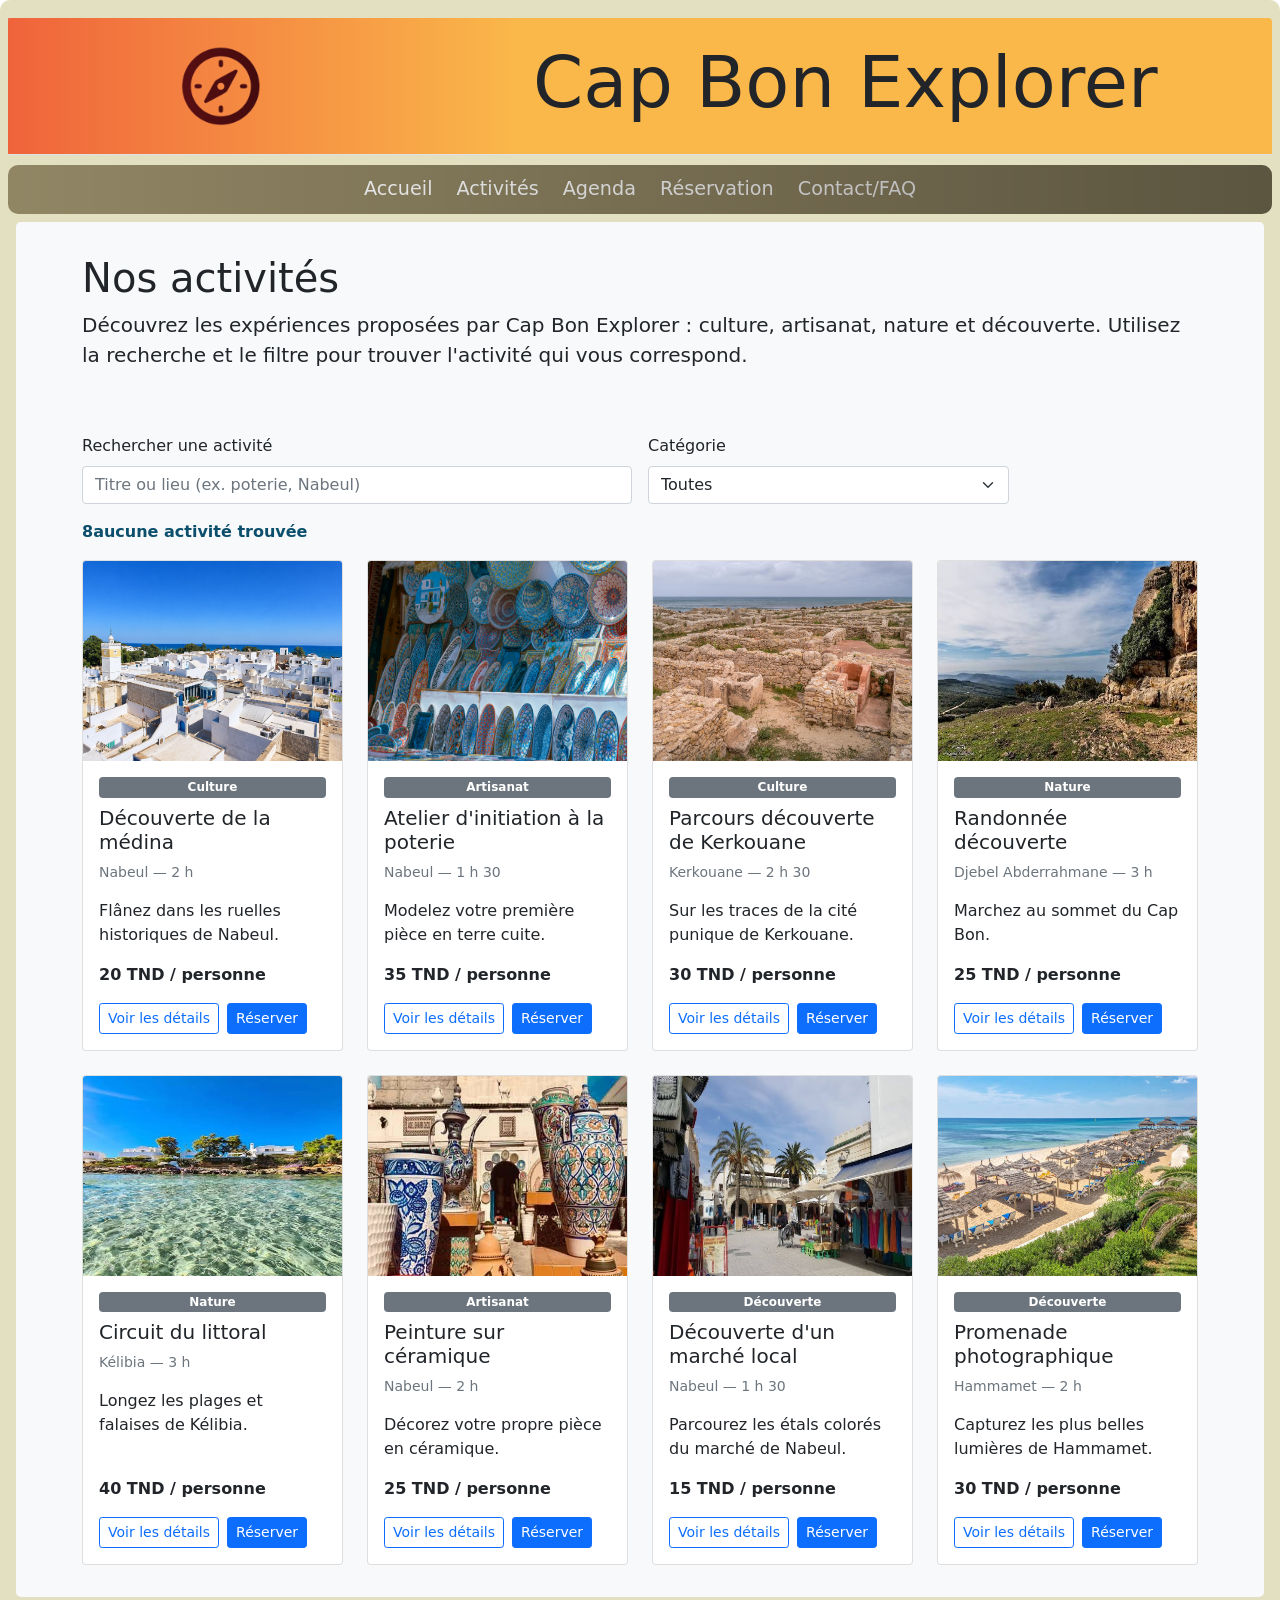
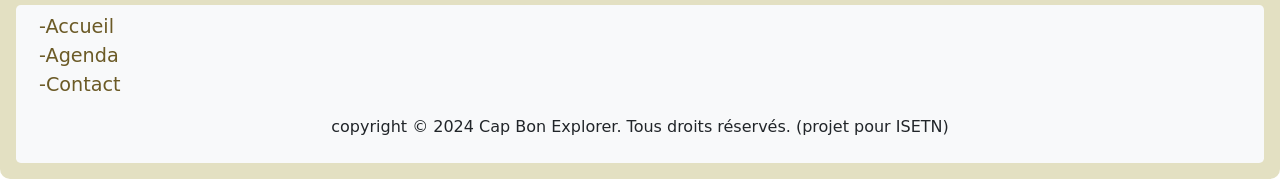
==== activites.html @ 6ba85c13 "v2026.11.18 midnight update" ====
<!DOCTYPE html>
<html lang="en">

<head>
    <meta charset="UTF-8">
    <meta name="viewport" content="width=device-width, initial-scale=1.0">
    <title>Activités - Cap Bon Explorer</title>
    <link rel="stylesheet" href="BootStraps/css/bootstrap.min.css">
    <link rel="stylesheet" href="CSS/style.css">
</head>

<body class="">
    <div class=" p-2" id="maincontainer">
        <header class="modal-header border-opacity-10" id="header1">
            <div class="d-flex justify-content-center align-items-center col-4 gap-5">
                <a class="navbar-brand" href="index.html"><img src="images/image3.png" alt="Logo" class="brand"
                        id="image1"></a>
            </div>
            <h1 class="display-2 text-center" id="titre">Cap Bon Explorer</h1>

        </header>
        <header id="header2" class="rounded">

            <nav class="navbar nav" id="navbar1">
                <!-- MOBILE ONLY -->
                <div class="container-fluid rounded-rounded">
                    <button class="navbar-toggler d-lg-none" type="button" data-bs-toggle="offcanvas"
                        data-bs-target="#myNavLinks" aria-controls="myNavLinks" aria-expanded="false"
                        aria-label="Toggle navigation">

                    </button>
                    <button class="navbar-toggler d-lg-none" type="button" data-bs-toggle="offcanvas"
                        data-bs-target="#mobileMenu" aria-controls="mobileMenu">
                        <span class="navbar-toggler-icon"><img src="images/arrow.png" alt="Menu" id="arrow"
                                class="navbar-toggler-icon rounded-circle"></span>
                    </button>


                    <div class="offcanvas offcanvas-end d-lg-none" tabindex="-1" id="mobileMenu">
                        <div class="offcanvas-header">
                            <h5 class="offcanvas-title">Menu</h5>
                            <button type="button" class="btn-close" data-bs-dismiss="offcanvas"
                                aria-label="Close"></button>
                        </div>
                        <div class="offcanvas-body">

                            <div class="navbar-nav">
                                <div class="nav-item pep">
                                    <a href="index.html" class="nav-link">Accueil</a>
                                </div>
                                <div class="nav-item pep">
                                    <a href="activites.html" class="nav-link">Activités</a>
                                </div>
                                <div class="nav-item pep">
                                    <a href="agenda.html" class="nav-link">Agenda</a>
                                </div>
                                <div class="nav-item pep">
                                    <a href="reservation.html" class="nav-link">Réservation</a>
                                </div>
                                <div class="nav-item pep">
                                    <a href="contact.html" class="nav-link">Contact/FAQ</a>
                                </div>
                            </div>
                        </div>

                    </div>
                    <!-- DESKTOP ONLY-->
                    <div class="collapse navbar-collapse d-none d-lg-flex" id="desktopMenu">
                        <div class="navbar-nav flex-row justify-content-center gap-2 gap-lg-4 w-100">
                            <div class="navbar-nav flex-row justify-content-center gap-2 gap-lg-4 w-100">
                                <div class="nav-item">
                                    <a href="index.html" class="" id="nav-link">Accueil</a>
                                </div>
                                <div class="nav-item">
                                    <a href="activites.html" class="" id="nav-link">Activités</a>
                                </div>
                                <div class="nav-item">
                                    <a href="agenda.html" class="" id="nav-link">Agenda</a>
                                </div>
                                <div class="nav-item">
                                    <a href="reservation.html" class="" id="nav-link">Réservation</a>
                                </div>
                                <div class="nav-item">
                                    <a href="contact.html" class="" id="nav-link">Contact/FAQ</a>
                                </div>
                            </div>
                        </div>
                    </div>
                </div>
            </nav>
        </header>


        <!-- main content -->
        <main class="main bg-light p-2 m-2 rounded-3" id="main">
            <section class="py-4 bg-light">
                <div class="container">
                    <h1>Nos activités</h1>
                    <p class="lead">
                        Découvrez les expériences proposées par Cap Bon Explorer : culture, artisanat,
                        nature et découverte. Utilisez la recherche et le filtre pour trouver l'activité
                        qui vous correspond.
                    </p>
                </div>
            </section>
            <section class="py-4">
                <div class="container">

                    <div class="row g-3 align-items-end mb-3">
                        <!-- Search input -->
                        <div class="col-12 col-md-6">
                            <label for="recherche" class="form-label">Rechercher une activité</label>
                            <input type="search" id="recherche" class="form-control"
                                placeholder="Titre ou lieu (ex. poterie, Nabeul)">
                        </div>

                        <!-- Category filter -->
                        <div class="col-12 col-md-4">
                            <label for="filtre-categorie" class="form-label">Catégorie</label>
                            <select id="filtre-categorie" class="form-select">
                                <option value="Toutes" selected>Toutes</option>
                                <option value="Culture">Culture</option>
                                <option value="Artisanat">Artisanat</option>
                                <option value="Nature">Nature</option>
                                <option value="Découverte">Découverte</option>
                            </select>
                        </div>
                    </div>

                    <!-- Counter -->
                    <p id="compteur" class="fw-bold" aria-live="polite"></p>

                    <!-- 4. Empty grid container: JS will inject cards here -->
                    <div id="liste-activites" class="row g-4"></div>

                </div>
            </section>

        </main>

        
        <footer class="footer bg-light p-2 m-2 rounded-3" id="footer1" id="mainfooter">
            <ul class="list-unstyled list-group-horizontal">
                <li><a href="index.html" id="nav-link-footer">-Accueil</a></li>
                <li><a href="agenda.html" id="nav-link-footer">-Agenda</a></li>
                <li><a href="contact.html" id="nav-link-footer">-Contact</a></li>
            </ul>
            <p class="text-center">copyright © 2024 Cap Bon Explorer. Tous droits réservés. (projet pour ISETN)</p>

        </footer>
    </div>

    <!--partie scripts/bootstrap-->
    <script src="BootStraps/js/bootstrap.bundle.min.js"></script>
    <script src="JSscripts/activites.js"></script>
</body>

</html>
---- CSS/style.css ----
.title{
  text-align: center;
}
#image1{
  display: flex;
  width: 80px;
  margin: 0 0 0 0;
  align-items: left;
  float: left;
  
}
header{
  background-color: #fab74a;
}
#navbar1{
  background-color: #918664;
  align-items: center;	
  margin: 0 auto;
  border-radius: 10px;
  margin-top: 10px;
  position: relative;
  border-radius: 10px;
}
#navbar1:after{
  content: "";
  position: absolute;
  inset: auto 0 0 0;
  height: 100%;
  width: 100%;
  border-radius: 10px;
  background: linear-gradient(to right, transparent, rgba(0, 0, 0, 0.368)); 
  pointer-events: none;
}
#titre{
  text-align: right;
  width: 1200px;
  padding: 5px;

}
nav.navbar{
  background-color: #f8f9fa;
  padding: 10px;
  border-radius: 5px;
}
#arrow{
  width: 20px;
  height: 20px;
  margin-right: 10px;
}
#maincontainer{
  background-color: #e3e0c2;
  border-radius: 10px;
  padding: 10px;
}
#header1{
  position: relative;
  margin-top: 10px;
}
#header1:after{
  content: "";
  position: absolute;
  inset: auto 0 0 0;
  height: 100%;
  width: 40%;
  background: linear-gradient(to left, transparent, rgba(232, 38, 48, 0.577)); 
  background-repeat: no-repeat;
  
}
#header2{
  background-color: #e3e0c2;
  margin-top: 10px;
}
#banniere {
  position: relative;
  background-image: url("../images/kelibia_bannieres.png");
  background-size: cover;
  background-position: center;
  border-top-left-radius: 20px;
  border-top-right-radius: 20px;
  padding-bottom: 50px;
}
#banniere:after{
  content: "";
  position: absolute;
  inset: auto 0 0 0;
  height: 35%; 
  background: linear-gradient(to bottom, transparent, rgba(255,255,255,1)); 
  background-repeat: no-repeat;
  
}
#introduction{
  color: white;
  background-color: rgba(42, 42, 42, 0.34);
  border-radius: 15px;
  padding: 8px;
}
.pep{
  color: antiquewhite;
  border: 7px solid #fab74a;
  background-color: #875c17;
  color: bisque;
  border-radius: 20px;
  padding: 10px;
  margin: 5px;
}
#mobileMenu{
  background-color: antiquewhite;
}
#hero-banner-title{
  color: white;
  background-color: rgba(0, 0, 0, 0.394);
  margin: 8px;
  margin-top: 15px;
  padding: 5px;
  width: 360px;
  font-size: 2.5rem;
  font-weight: bold;
  text-align: left;
  margin-bottom: 20px;
  border-radius: 8px;
}
.container1{
  padding: 9px;
}
#discover-activities-btn{
  position: relative;
  z-index: 2;
  display: inline-flex;
  align-items: center;
  justify-content: center;
  align-self: center;
  flex-shrink: 0;
  padding: 0.6rem 1.2rem;
  line-height: 1.5;
  pointer-events: auto;
}
#nav-link{
  font-size: larger;
  text-decoration: none;
  color: white;
  display: inline-block;
  transform: scale(1);
  transition: transform 0.3s ease;
}
#nav-link:hover{
  transform: scale(1.3);
  color: #fab74a;
  
}
.cardcustom{
  border-radius: 20px;
  height: 300px;
  display: block;
  transform: scale(1);
  transition: transform 0.3s ease;
}
.cardcustom:hover{
  transform: scale(1.05);
}
#cardimage1{
  background-image: url(/images/hammamet.png);
  background-repeat: no-repeat;
  background-size: 710px;
  width: 100%;
  align-items: center;	
  margin: 0 auto;
  position: relative;
  border-bottom-left-radius: 10px;
  border-bottom-right-radius: 10px;
}
#cardimage1:after{
  content: "";
  position: absolute;
  inset: auto 0 0 0;
  height: 30%;
  width: 100%;
  border-radius: 10px;
  background: linear-gradient(to bottom, transparent, rgb(255, 255, 255)); 
  pointer-events: none;
  background-color: transparent;
}
#cardimage2{
  background-image: url(/images/kelibia-fort.png);
  background-repeat: no-repeat;
  background-size: 500px;
  width: 100%;
  align-items: center;	
  margin: 0 auto;
  position: relative;
  border-bottom-left-radius: 10px;
  border-bottom-right-radius: 10px;
}
#cardimage2:after{
  content: "";
  position: absolute;
  inset: auto 0 0 0;
  height: 30%;
  width: 100%;
  border-radius: 10px;
  background: linear-gradient(to bottom, transparent, rgb(255, 255, 255)); 
  pointer-events: none;
  background-color: transparent;
}
#cardimage3{
  background-image: url(/images/Peinture_sur_céramique_Nabeul.jpg);
  background-repeat: no-repeat;
  background-size: 500px;
  width: 100%;
  align-items: center;	
  margin: 0 auto;
  position: relative;
  border-bottom-left-radius: 10px;
  border-bottom-right-radius: 10px;
}
#cardimage3:after{
  content: "";
  position: absolute;
  inset: auto 0 0 0;
  height: 30%;
  width: 100%;
  border-radius: 10px;
  background: linear-gradient(to bottom, transparent, rgb(255, 255, 255)); 
  pointer-events: none;
  background-color: transparent;
}
#cardimage4{
  background-image: url(/images/kerkouane.jpg);
  background-repeat: no-repeat;
  background-size: 500px;
  width: 100%;
  align-items: center;	
  margin: 0 auto;
  position: relative;
  border-bottom-left-radius: 10px;
  border-bottom-right-radius: 10px;
}
#cardimage4:after{
  content: "";
  position: absolute;
  inset: auto 0 0 0;
  height: 30%;
  width: 100%;
  border-radius: 10px;
  background: linear-gradient(to bottom, transparent, rgb(255, 255, 255)); 
  pointer-events: none;
  background-color: transparent;
}
#nav-link-footer{
  margin-left: 15px;
  font-size: larger;
  text-decoration: none;
  color: rgb(107, 90, 38);
  display: inline-block;
  transform: scale(1);
  transition: transform 0.3s ease;
}
#nav-link-footer:hover{
  transform: scale(1.3);
  color: #fab74a;
  
}
#liste-activites .card {
  transition: transform .25s ease, box-shadow .25s ease;
  height: 100%;
}
#liste-activites .card:hover {
  transform: translateY(-6px);
  box-shadow: 0 8px 20px rgba(0,0,0,.15);
}
#compteur {
  color: var(--cb-bleu, #0b4f6c);
}
#imgFade {
  position: relative;
}
#imgFade:after {
  content: "";
  position: absolute;
  inset: auto 0 0 0;
  height: 30%;
  width: 100%;
  border-radius: 10px;
  background: linear-gradient(to bottom, transparent, rgb(255, 255, 255)); 
  pointer-events: none;
}
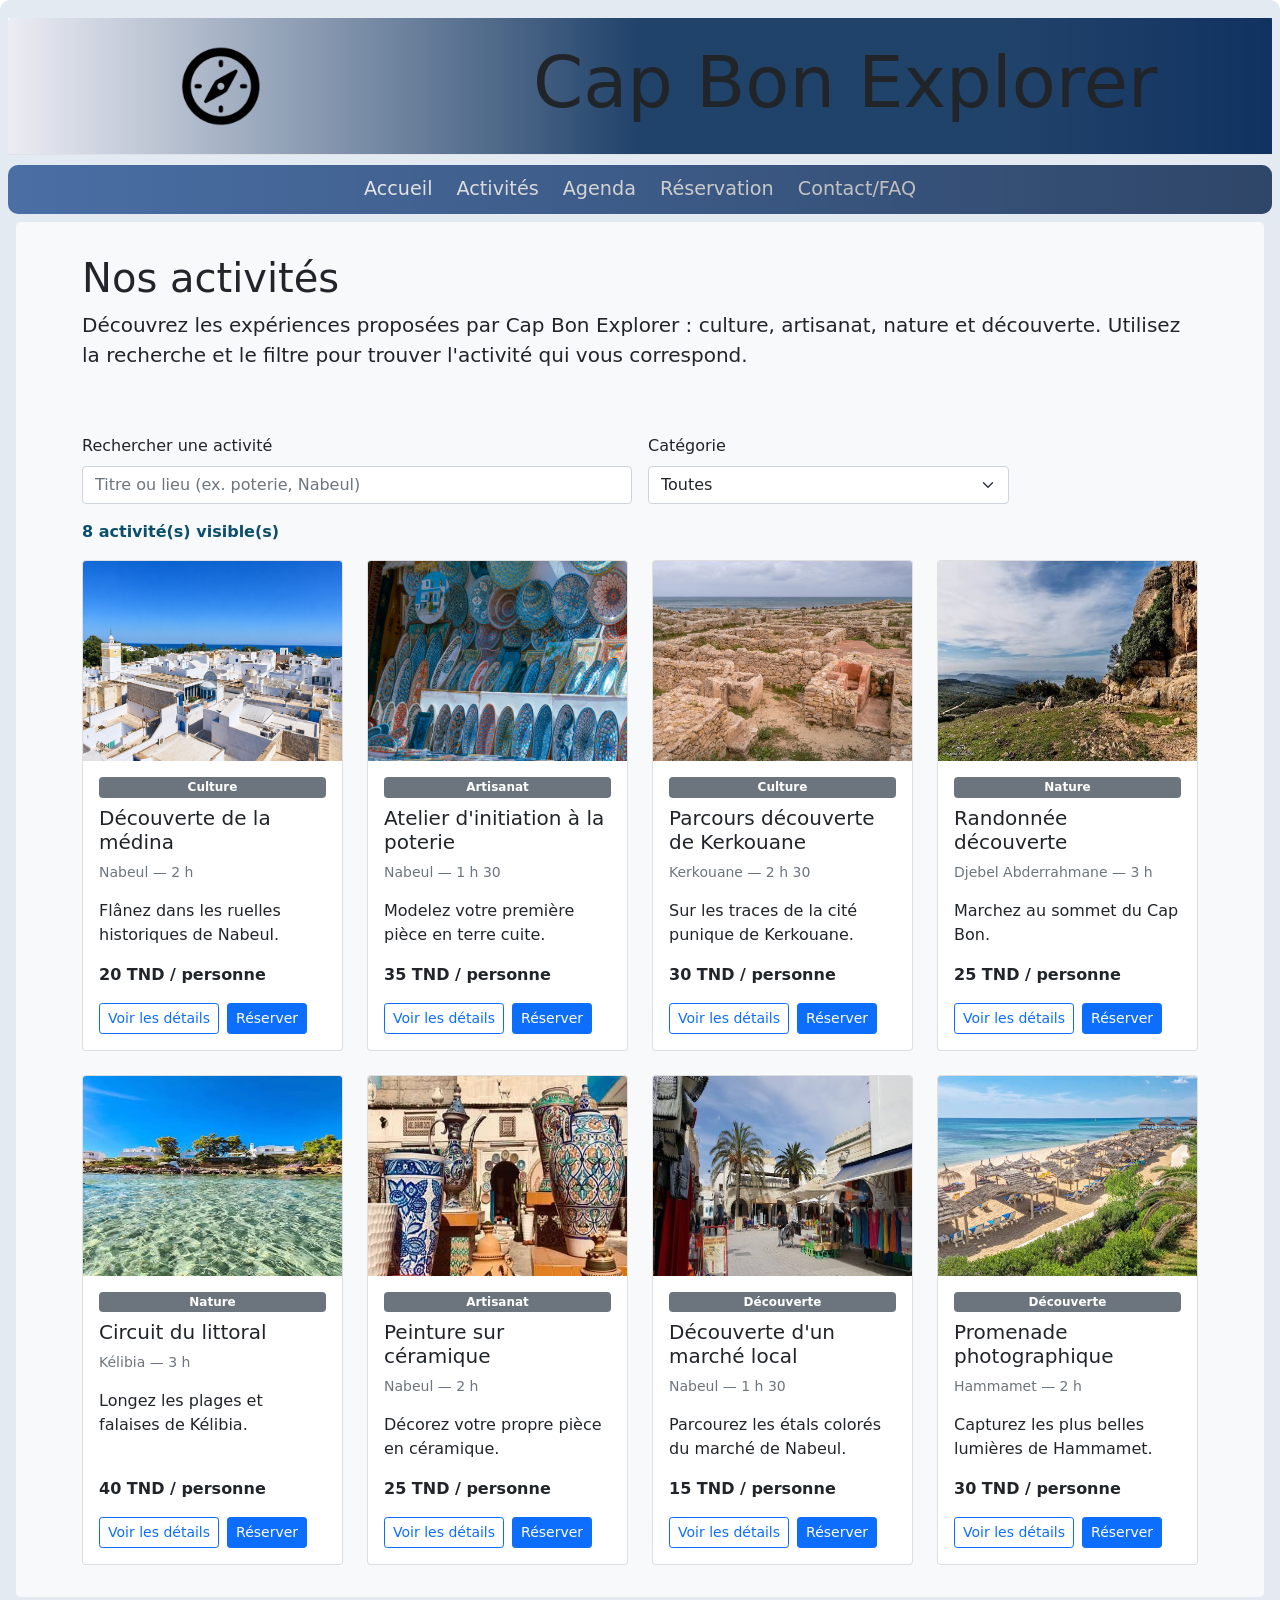
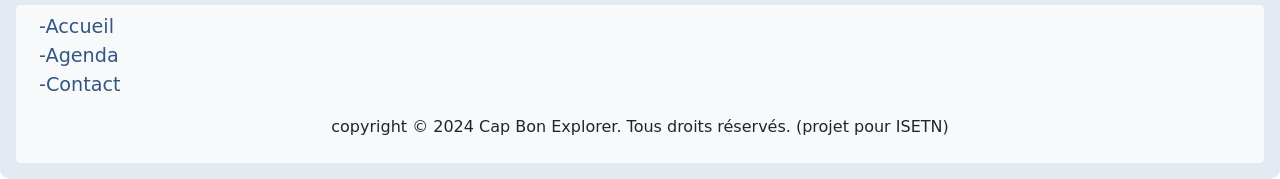
==== commit 76fb87e5: "2026.11.22 true-final" ====
--- a/activites.html
+++ b/activites.html
@@ -43,22 +43,21 @@
                                 aria-label="Close"></button>
                         </div>
                         <div class="offcanvas-body">
-
                             <div class="navbar-nav">
                                 <div class="nav-item pep">
-                                    <a href="index.html" class="nav-link">Accueil</a>
+                                    <a href="index.html" class="" id="clslink">Accueil</a>
                                 </div>
                                 <div class="nav-item pep">
-                                    <a href="activites.html" class="nav-link">Activités</a>
+                                    <a href="activites.html" class="" id="clslink">Activités</a>
                                 </div>
                                 <div class="nav-item pep">
-                                    <a href="agenda.html" class="nav-link">Agenda</a>
+                                    <a href="agenda.html" class="" id="clslink">Agenda</a>
                                 </div>
                                 <div class="nav-item pep">
-                                    <a href="reservation.html" class="nav-link">Réservation</a>
+                                    <a href="reservation.html" class="" id="clslink">Réservation</a>
                                 </div>
                                 <div class="nav-item pep">
-                                    <a href="contact.html" class="nav-link">Contact/FAQ</a>
+                                    <a href="contact.html" class="" id="clslink">Contact/FAQ</a>
                                 </div>
                             </div>
                         </div>
--- a/CSS/style.css
+++ b/CSS/style.css
@@ -1,75 +1,96 @@
-.title{
+.title {
   text-align: center;
 }
-#image1{
+
+#image1 {
   display: flex;
   width: 80px;
   margin: 0 0 0 0;
   align-items: left;
   float: left;
-  
-}
-header{
-  background-color: #fab74a;
-}
-#navbar1{
-  background-color: #918664;
-  align-items: center;	
+
+}
+
+header {
+  background-color: #1e6fa8; /* was #fab74a */
+}
+
+#navbar1 {
+  background-color: #4a6fa5; /* was #918664 */
+  align-items: center;
   margin: 0 auto;
   border-radius: 10px;
   margin-top: 10px;
   position: relative;
   border-radius: 10px;
 }
-#navbar1:after{
+
+#navbar1:after {
   content: "";
   position: absolute;
   inset: auto 0 0 0;
   height: 100%;
   width: 100%;
   border-radius: 10px;
-  background: linear-gradient(to right, transparent, rgba(0, 0, 0, 0.368)); 
-  pointer-events: none;
-}
-#titre{
+  background: linear-gradient(to right, transparent, rgba(0, 0, 0, 0.368));
+  pointer-events: none;
+}
+
+#titre {
   text-align: right;
   width: 1200px;
   padding: 5px;
 
 }
-nav.navbar{
+
+nav.navbar {
   background-color: #f8f9fa;
   padding: 10px;
   border-radius: 5px;
 }
-#arrow{
+
+#arrow {
   width: 20px;
   height: 20px;
   margin-right: 10px;
 }
-#maincontainer{
-  background-color: #e3e0c2;
+
+#maincontainer {
+  background-color: #e3eaf2; /* was #e3e0c2 (cream) */
   border-radius: 10px;
   padding: 10px;
 }
-#header1{
+
+#header1 {
   position: relative;
   margin-top: 10px;
-}
-#header1:after{
-  content: "";
-  position: absolute;
-  inset: auto 0 0 0;
-  height: 100%;
-  width: 40%;
-  background: linear-gradient(to left, transparent, rgba(232, 38, 48, 0.577)); 
-  background-repeat: no-repeat;
-  
-}
-#header2{
-  background-color: #e3e0c2;
+  background: rgba(0, 0, 96, 0.477);
+  isolation: isolate;
+}
+
+#header1::before {
+  content: "";
+  position: absolute;
+  inset: 0;
+  z-index: -1;                     
+  pointer-events: none;
+  background:
+    linear-gradient(to right,
+      transparent 0%,
+      rgba(0, 39, 84, 0.863) 50%      
+    ),
+    linear-gradient(to left,
+      transparent 0%,
+      rgba(255, 255, 255, 0.863) 20%
+    );
+
+}
+
+#header2 {
+  background-color: #e3eaf2; /* was #e3e0c2 */
   margin-top: 10px;
 }
+
 #banniere {
   position: relative;
   background-image: url("../images/kelibia_bannieres.png");
@@ -79,36 +100,57 @@
   border-top-right-radius: 20px;
   padding-bottom: 50px;
 }
-#banniere:after{
+
+#banniere:after {
   content: "";
   position: absolute;
   inset: auto 0 0 0;
-  height: 35%; 
-  background: linear-gradient(to bottom, transparent, rgba(255,255,255,1)); 
-  background-repeat: no-repeat;
-  
-}
-#introduction{
+  height: 35%;
+  background: linear-gradient(to bottom, transparent, rgba(255, 255, 255, 1));
+  background-repeat: no-repeat;
+
+}
+
+#introduction {
   color: white;
-  background-color: rgba(42, 42, 42, 0.34);
+  background-color: rgba(30, 60, 110, 0.45); /* was dark gray rgba(42, 42, 42, 0.34) */
   border-radius: 15px;
   padding: 8px;
 }
-.pep{
-  color: antiquewhite;
-  border: 7px solid #fab74a;
-  background-color: #875c17;
-  color: bisque;
+
+.pep {
+  transition: transform 0.2s ease, color 0.2s ease;
+  font-style: none;
+  border: 7px solid #1e6fa8; /* was #fab74a */
+  background-color: #2c7fc4; /* was #d59630 */
+  color: rgb(210, 225, 240); /* was warm beige rgb(193, 178, 160) */
   border-radius: 20px;
   padding: 10px;
   margin: 5px;
-}
-#mobileMenu{
-  background-color: antiquewhite;
-}
-#hero-banner-title{
+  position: relative;
+  z-index: 2;
+  display: inline-flex;
+  align-items: center;
+  justify-content: center;
+  flex-shrink: 0;
+  padding: 0.6rem 1.2rem;
+  line-height: 1.5;
+  pointer-events: auto;
+}
+
+.pep:hover {
+  transform: scale(1.05);
+  background-color: #0b4f6c; /* was #ff5709e6 */
+  border-color: #063a52; /* was #b44a19e6 */
+}
+
+#mobileMenu {
+  background-color: #eaf1f8; /* was antiquewhite */
+}
+
+#hero-banner-title {
   color: white;
-  background-color: rgba(0, 0, 0, 0.394);
+  background-color: rgba(10, 40, 80, 0.45); /* was rgba(0, 0, 0, 0.394) */
   margin: 8px;
   margin-top: 15px;
   padding: 5px;
@@ -119,10 +161,12 @@
   margin-bottom: 20px;
   border-radius: 8px;
 }
-.container1{
+
+.container1 {
   padding: 9px;
 }
-#discover-activities-btn{
+
+#discover-activities-btn {
   position: relative;
   z-index: 2;
   display: inline-flex;
@@ -134,7 +178,8 @@
   line-height: 1.5;
   pointer-events: auto;
 }
-#nav-link{
+
+#nav-link {
   font-size: larger;
   text-decoration: none;
   color: white;
@@ -142,137 +187,155 @@
   transform: scale(1);
   transition: transform 0.3s ease;
 }
-#nav-link:hover{
+
+#nav-link:hover {
   transform: scale(1.3);
-  color: #fab74a;
-  
-}
-.cardcustom{
+  color: #90c8f0; /* was #fab74a */
+
+}
+
+.cardcustom {
   border-radius: 20px;
   height: 300px;
   display: block;
   transform: scale(1);
   transition: transform 0.3s ease;
 }
-.cardcustom:hover{
+
+.cardcustom:hover {
   transform: scale(1.05);
 }
-#cardimage1{
+
+#cardimage1 {
   background-image: url(/images/hammamet.png);
   background-repeat: no-repeat;
   background-size: 710px;
   width: 100%;
-  align-items: center;	
-  margin: 0 auto;
-  position: relative;
-  border-bottom-left-radius: 10px;
-  border-bottom-right-radius: 10px;
-}
-#cardimage1:after{
+  align-items: center;
+  margin: 0 auto;
+  position: relative;
+  border-bottom-left-radius: 10px;
+  border-bottom-right-radius: 10px;
+}
+
+#cardimage1:after {
   content: "";
   position: absolute;
   inset: auto 0 0 0;
   height: 30%;
   width: 100%;
   border-radius: 10px;
-  background: linear-gradient(to bottom, transparent, rgb(255, 255, 255)); 
-  pointer-events: none;
-  background-color: transparent;
-}
-#cardimage2{
+  background: linear-gradient(to bottom, transparent, rgb(255, 255, 255));
+  pointer-events: none;
+  background-color: transparent;
+}
+
+#cardimage2 {
   background-image: url(/images/kelibia-fort.png);
   background-repeat: no-repeat;
-  background-size: 500px;
-  width: 100%;
-  align-items: center;	
-  margin: 0 auto;
-  position: relative;
-  border-bottom-left-radius: 10px;
-  border-bottom-right-radius: 10px;
-}
-#cardimage2:after{
+  background-size: 710px;
+  width: 100%;
+  align-items: center;
+  margin: 0 auto;
+  position: relative;
+  border-bottom-left-radius: 10px;
+  border-bottom-right-radius: 10px;
+}
+
+#cardimage2:after {
   content: "";
   position: absolute;
   inset: auto 0 0 0;
   height: 30%;
   width: 100%;
   border-radius: 10px;
-  background: linear-gradient(to bottom, transparent, rgb(255, 255, 255)); 
-  pointer-events: none;
-  background-color: transparent;
-}
-#cardimage3{
+  background: linear-gradient(to bottom, transparent, rgb(255, 255, 255));
+  pointer-events: none;
+  background-color: transparent;
+}
+
+#cardimage3 {
   background-image: url(/images/Peinture_sur_céramique_Nabeul.jpg);
   background-repeat: no-repeat;
-  background-size: 500px;
-  width: 100%;
-  align-items: center;	
-  margin: 0 auto;
-  position: relative;
-  border-bottom-left-radius: 10px;
-  border-bottom-right-radius: 10px;
-}
-#cardimage3:after{
+  background-size: 710px;
+  width: 100%;
+  align-items: center;
+  margin: 0 auto;
+  position: relative;
+  border-bottom-left-radius: 10px;
+  border-bottom-right-radius: 10px;
+}
+
+#cardimage3:after {
   content: "";
   position: absolute;
   inset: auto 0 0 0;
   height: 30%;
   width: 100%;
   border-radius: 10px;
-  background: linear-gradient(to bottom, transparent, rgb(255, 255, 255)); 
-  pointer-events: none;
-  background-color: transparent;
-}
-#cardimage4{
+  background: linear-gradient(to bottom, transparent, rgb(255, 255, 255));
+  pointer-events: none;
+  background-color: transparent;
+}
+
+#cardimage4 {
   background-image: url(/images/kerkouane.jpg);
   background-repeat: no-repeat;
-  background-size: 500px;
-  width: 100%;
-  align-items: center;	
-  margin: 0 auto;
-  position: relative;
-  border-bottom-left-radius: 10px;
-  border-bottom-right-radius: 10px;
-}
-#cardimage4:after{
+  background-size: 710px;
+  width: 100%;
+  align-items: center;
+  margin: 0 auto;
+  position: relative;
+  border-bottom-left-radius: 10px;
+  border-bottom-right-radius: 10px;
+}
+
+#cardimage4:after {
   content: "";
   position: absolute;
   inset: auto 0 0 0;
   height: 30%;
   width: 100%;
   border-radius: 10px;
-  background: linear-gradient(to bottom, transparent, rgb(255, 255, 255)); 
-  pointer-events: none;
-  background-color: transparent;
-}
-#nav-link-footer{
+  background: linear-gradient(to bottom, transparent, rgb(255, 255, 255));
+  pointer-events: none;
+  background-color: transparent;
+}
+
+#nav-link-footer {
   margin-left: 15px;
   font-size: larger;
   text-decoration: none;
-  color: rgb(107, 90, 38);
+  color: rgb(51, 86, 132); /* was rgb(107, 90, 38) */
   display: inline-block;
   transform: scale(1);
   transition: transform 0.3s ease;
 }
-#nav-link-footer:hover{
+
+#nav-link-footer:hover {
   transform: scale(1.3);
-  color: #fab74a;
-  
-}
+  color: #1e6fa8; /* was #fab74a */
+
+}
+
 #liste-activites .card {
   transition: transform .25s ease, box-shadow .25s ease;
   height: 100%;
 }
+
 #liste-activites .card:hover {
   transform: translateY(-6px);
-  box-shadow: 0 8px 20px rgba(0,0,0,.15);
-}
+  box-shadow: 0 8px 20px rgba(0, 0, 0, .15);
+}
+
 #compteur {
   color: var(--cb-bleu, #0b4f6c);
 }
+
 #imgFade {
   position: relative;
 }
+
 #imgFade:after {
   content: "";
   position: absolute;
@@ -280,6 +343,355 @@
   height: 30%;
   width: 100%;
   border-radius: 10px;
-  background: linear-gradient(to bottom, transparent, rgb(255, 255, 255)); 
-  pointer-events: none;
+  background: linear-gradient(to bottom, transparent, rgb(255, 255, 255));
+  pointer-events: none;
+}
+
+#clslink {
+  font-size: larger;
+  text-decoration: none;
+  color: white;
+  display: inline-block;
+  transform: scale(1);
+  transition: transform 0.3s ease;
+}
+
+.form-select-noarrow {
+  background-image: none !important;
+  padding-right: 0.75rem;
+  /* reclaim the space the arrow reserved */
+}
+
+#contacthourblock::before {
+  position: relative;
+  border-top-left-radius: 20px;
+  border-top-right-radius: 20px;
+  padding: 4px;
+}
+
+#contacthourblock {
+  border: 4px solid transparent;
+  border-top-left-radius: 20px;
+  border-top-right-radius: 20px;
+  border-bottom: none;
+  margin-left: 10%;
+  margin-right: 10%;
+  background:
+    linear-gradient(to top, transparent, rgb(150, 195, 230)) padding-box, /* was rgb(239, 189, 119) */
+    linear-gradient(to top, transparent, #3a6ea5) border-box; /* was #a5701c */
+}
+#contactfaqblock::before{
+  position: relative;
+  border-bottom-left-radius: 20px;
+  border-bottom-right-radius: 20px;
+  padding: 4px;
+}
+#contactfaqblock {
+  border: 4px solid transparent;
+  border-bottom-left-radius: 20px;
+  border-bottom-right-radius: 20px;
+  border-top: none;
+  
+  margin-left: 10%;
+  margin-right: 10%;
+  background:
+    linear-gradient(to bottom, transparent, rgb(150, 195, 230)) padding-box, /* was rgb(239, 189, 119) */
+    linear-gradient(to bottom, transparent, #3a6ea5) border-box; /* was #a5701c */
+}
+fieldset {
+  border: 2px solid #dee2e6; /* Or use Bootstrap utility classes instead */
+  border-radius: 8px;
+  padding: 0.5em 1em;
+}
+
+legend {
+  float: none;        /* Key: cancel Bootstrap's float */
+  width: auto;        /* Key: no longer occupy full width */
+  padding: 0 8px;     /* Add spacing on both sides to cover the border */
+  margin-bottom: 0;   /* Remove default bottom margin */
+  font-size: 1.1rem;  /* Adjust as needed */
+}
+.centerinsides{
+  display: flex;
+  justify-content: center; /* horizontal axis */
+  align-items: center;     /* vertical axis */
+}
+dialog{
+  border-radius: 20px;
+  box-shadow: 5px 5px 8px rgba(0, 0, 0, 0.571);
+  border: 5px rgb(76, 76, 144) solid;
+  background-color: #909eb3; /* was #f0db74 */
+  width: 50%;
+  height: 200px;
+   max-width: 90vw;
+  max-height: 90vh;
+  position: fixed;
+  inset: 0;
+  margin: auto;
+  opacity: 0;
+  overflow: auto;
+  transform: none;
+  transition:
+    opacity 0.1s ease,
+    transform 0.15s ease,
+    overlay 0.2s allow-discrete,   /* keeps dialog in top layer during fade-out */
+    display 0.2s allow-discrete;
+}
+dialog[open]{
+  opacity: 1;
+  transform: translateY(0) scale(1);
+  z-index: 1060 !important;
+  position: fixed;
+  overflow: visible;
+  width: 50%;
+  height: 600px;
+  margin-left: 25%;
+  margin-right: 25%;
+}
+dialog::backdrop {
+   z-index: 1055 !important;
+  opacity: 0;
+  transition: opacity 0.25s ease, overlay 0.2s allow-discrete, display 0.2s allow-discrete;
+}
+dialog[open]::backdrop {
+  opacity: 1;
+}
+@starting-style {
+  dialog[open]::backdrop {
+    opacity: 0;
+  }
+}
+@starting-style {
+  dialog[open] {
+    opacity: 0;
+    transform: translateY(-10px) scale(0.98);
+  }
+}
+iframe{
+  position: relative;
+  height: 100%;
+  width: 100%;
+  border-radius: 5px;
+}
+#A01{
+  padding: 25px;
+  background-color: #4a6fa5;
+  background-image: url(../images/a01.png);
+  background-repeat: no-repeat;
+  background-position: top;
+  background-size: 950px;
+  width: 100%;
+  align-items: center;
+  margin: 0 auto;
+  position: relative;
+  border-bottom-left-radius: 10px;
+  border-bottom-right-radius: 10px;
+}
+#A01:after{
+  z-index: -32;
+  content: "";
+  position: absolute;
+  inset: 0;
+  height: 100%;
+  width: 100%;
+  background: linear-gradient(to left, transparent, #4a6fa5);
+  pointer-events: none;
+  background-color: transparent;
+}
+#A02{
+  padding: 25px;
+  background-color: #4a6fa5;
+  background-image: url(../images/a02.png);
+  background-repeat: no-repeat;
+  background-position: top;
+  background-size: 950px;
+  width: 100%;
+  align-items: center;
+  margin: 0 auto;
+  position: relative;
+  border-bottom-left-radius: 10px;
+  border-bottom-right-radius: 10px;
+}
+#A02:after{
+  z-index: -32;
+  content: "";
+  position: absolute;
+  inset: 0;
+  height: 100%;
+  width: 100%;
+  background: linear-gradient(to left, transparent, #4a6fa5);
+  pointer-events: none;
+  background-color: transparent;
+}
+#A03{
+  padding: 25px;
+  background-color: #4a6fa5;
+  background-image: url(../images/a03.png);
+  background-repeat: no-repeat;
+  background-position: top;
+  background-size: 950px;
+  width: 100%;
+  align-items: center;
+  margin: 0 auto;
+  position: relative;
+  border-bottom-left-radius: 10px;
+  border-bottom-right-radius: 10px;
+}
+#A03:after{
+  z-index: -32;
+  content: "";
+  position: absolute;
+  inset: 0;
+  height: 100%;
+  width: 100%;
+  background: linear-gradient(to left, transparent, #4a6fa5);
+  pointer-events: none;
+  background-color: transparent;
+}
+#A04{
+  padding: 25px;
+  background-color: #4a6fa5;
+  background-image: url(../images/a04.png);
+  background-repeat: no-repeat;
+  background-position: top;
+  background-size: 920px;
+  width: 100%;
+  align-items: center;
+  margin: 0 auto;
+  position: relative;
+  border-bottom-left-radius: 10px;
+  border-bottom-right-radius: 10px;
+}
+#A04:after{
+  z-index: -32;
+  content: "";
+  position: absolute;
+  inset: 0;
+  height: 100%;
+  width: 100%;
+  background: linear-gradient(to left, transparent, #4a6fa5);
+  pointer-events: none;
+  background-color: transparent;
+}
+#A05{
+  padding: 25px;
+  background-color: #4a6fa5;
+  background-image: url(../images/a05.png);
+  background-repeat: no-repeat;
+  background-position: right top;
+  background-size: 700px;
+  width: 100%;
+  align-items: center;
+  margin: 0 auto;
+  position: relative;
+  border-bottom-left-radius: 10px;
+  border-bottom-right-radius: 10px;
+}
+#A05:after{
+  z-index: -32;
+  content: "";
+  position: absolute;
+  inset: 0;
+  height: 100%;
+  width: 100%;
+  background: linear-gradient(to left, transparent, #4a6fa5);
+  pointer-events: none;
+  background-color: transparent;
+}
+#A06{
+  padding: 25px;
+  background-color: #4a6fa5;
+  background-image: url(../images/a06.png);
+  background-repeat: no-repeat;
+  background-position: top right;
+  background-size: 850px;
+  width: 100%;
+  align-items: center;
+  margin: 0 auto;
+  position: relative;
+  border-bottom-left-radius: 10px;
+  border-bottom-right-radius: 10px;
+}
+#A06:after{
+  z-index: -32;
+  content: "";
+  position: absolute;
+  inset: 0;
+  height: 100%;
+  width: 100%;
+  background: linear-gradient(to left, transparent, #4a6fa5);
+  pointer-events: none;
+  background-color: transparent;
+}
+#A07{
+  padding: 25px;
+  background-color: #4a6fa5;
+  background-image: url(../images/a07.png);
+  background-repeat: no-repeat;
+  background-position: top;
+  background-size: 1070px;
+  width: 100%;
+  align-items: center;
+  margin: 0 auto;
+  position: relative;
+  border-bottom-left-radius: 10px;
+  border-bottom-right-radius: 10px;
+}
+#A07:after{
+  z-index: -32;
+  content: "";
+  position: absolute;
+  inset: 0;
+  height: 100%;
+  width: 100%;
+  background: linear-gradient(to left, transparent, #4a6fa5);
+  pointer-events: none;
+  background-color: transparent;
+}
+#A08{
+  padding: 25px;
+  background-color: #4a6fa5;
+  background-image: url(../images/a08.png);
+  background-repeat: no-repeat;
+  background-position: top right;
+  background-size: 750px;
+  width: 100%;
+  align-items: center;
+  margin: 0 auto;
+  position: relative;
+  border-bottom-left-radius: 10px;
+  border-bottom-right-radius: 10px;
+}
+#A08:after{
+  z-index: -32;
+  content: "";
+  position: absolute;
+  inset: 0;
+  height: 100%;
+  width: 100%;
+  background: linear-gradient(to left, transparent, #4a6fa5);
+  pointer-events: none;
+  background-color: transparent;
+}
+#descFeild{
+  background-color: #063a528f;
+  color: #e3eaf2;
+  padding: 8px;
+  border-radius: 20px;
+}
+#btnExit{
+  background-color: #ff00006b;
+  border-radius: 100%;
+   border: rgba(0, 0, 0, 0.753) 3px solid;
+  z-index: 50;
+  float: right;
+  margin-top: 5px;
+  margin-right: 17px;
+  position: absolute;
+  height: 50px;
+  width: 50px;
+  right: 0;
+}
+#btres{
+  
 }
